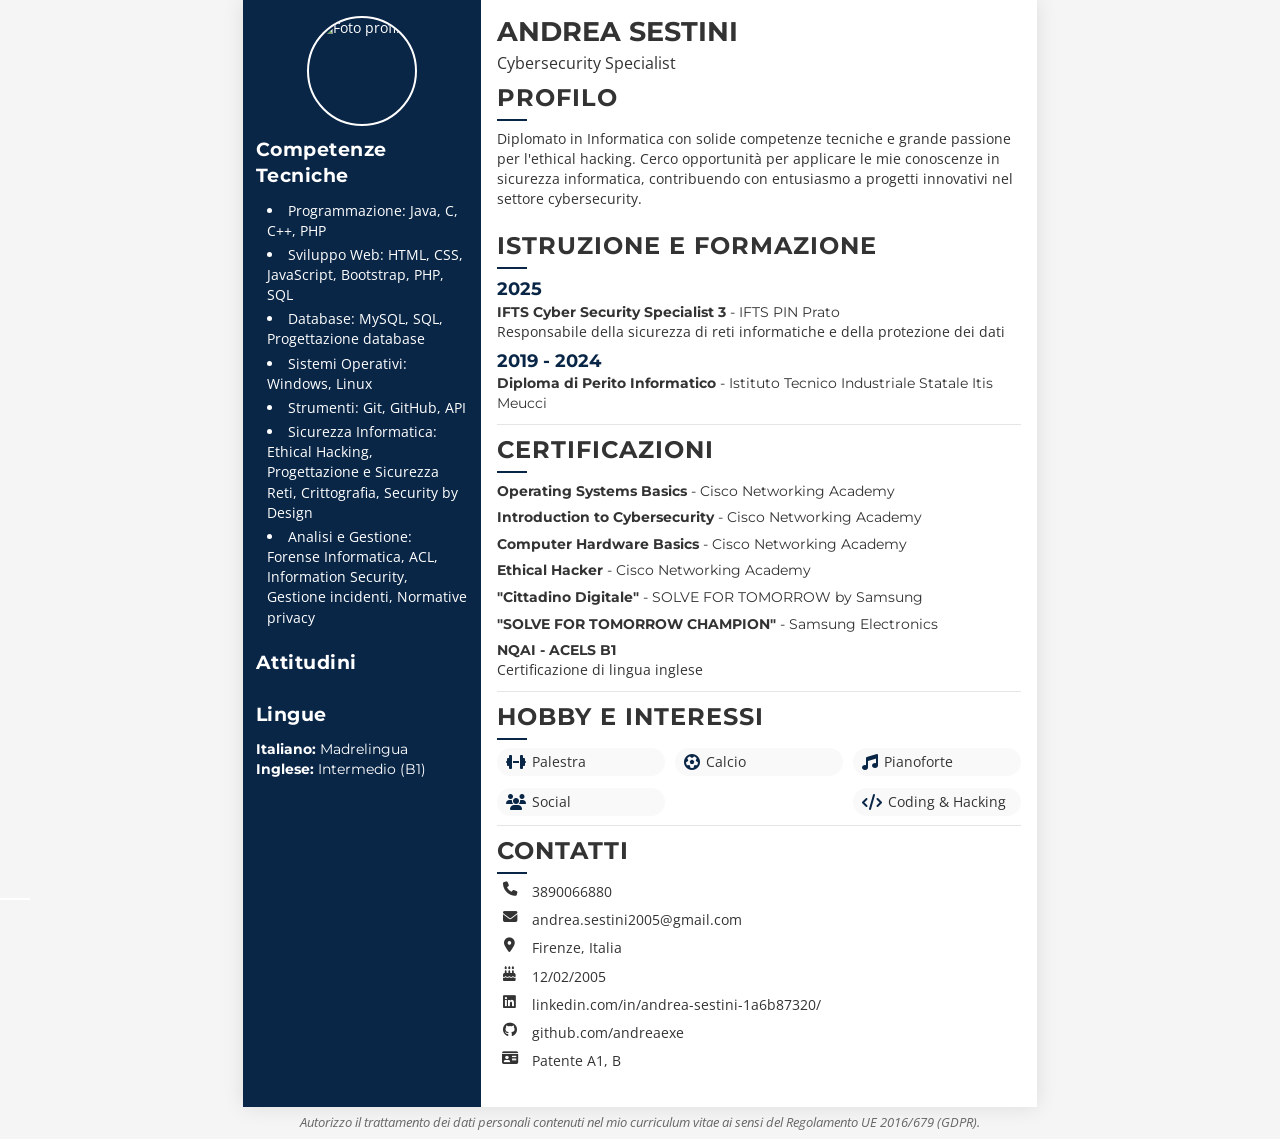
==== index.html @ 2542f595 "Rename cv.html to index.html" ====
<!DOCTYPE html>
<html lang="it">
<head>
    <meta charset="UTF-8">
    <meta name="viewport" content="width=device-width, initial-scale=1.0">
    <meta name="viewport" content="width=device-width, initial-scale=1.0, shrink-to-fit=no">
    <title>Curriculum Vitae</title>
    <link rel="stylesheet" href="style.css">
    <link rel="stylesheet" href="https://cdnjs.cloudflare.com/ajax/libs/font-awesome/6.4.0/css/all.min.css">
    <link href="https://fonts.googleapis.com/css2?family=Montserrat:wght@400;500;600;700&family=Open+Sans:wght@300;400;600&display=swap" rel="stylesheet">
    <style>
        /* Stili per rendere responsive i contatti */
        .contact-item {
            display: flex;
            align-items: flex-start;
            margin-bottom: 8px;
            flex-wrap: wrap;
        }
        
        .contact-item i {
            margin-right: 10px;
            min-width: 16px;
            text-align: center;
        }
        
        .contact-item span {
            word-wrap: break-word;
            word-break: break-word;
            overflow-wrap: break-word;
            flex: 1;
            max-width: 100%;
        }
        
        @media (max-width: 768px) {
            .contact-info {
                width: 100%;
            }
            
            .contact-item {
                margin-bottom: 12px;
            }
        }

        @media print {
            @page {
                size: A4;
                margin: 0;
            }
            
            html, body {
                width: 210mm;
                height: 297mm;
                margin: 0;
                padding: 0;
                overflow: hidden;
            }

            .cv-container {
                width: 210mm;
                max-height: 287mm; /* Lascia spazio per il disclaimer */
                overflow: hidden;
            }
            
            .privacy-disclaimer {
                position: relative;
                bottom: 0;
            }
        }
    </style>
</head>
<body>
<div class="cv-container">
        <!-- Colonna sinistra -->
        <div class="left-column">
            <div class="photo-container">
                <div class="photo">
                    <!-- Sostituisci con il percorso della tua foto -->
                    <img src="fotoAttuale.png" alt="Foto profilo">
                </div>
            </div>

            <div class="section">
                <h2>Competenze Tecniche</h2>
                <ul class="skills-list">
                    <li>Programmazione: Java, C, C++, PHP</li>
                    <li>Sviluppo Web: HTML, CSS, JavaScript, Bootstrap, PHP, SQL</li>
                    <li>Database: MySQL, SQL, Progettazione database</li>
                    <li>Sistemi Operativi: Windows, Linux</li>
                    <li>Strumenti: Git, GitHub, API</li>
                    <li>Sicurezza Informatica: Ethical Hacking, Progettazione e Sicurezza Reti, Crittografia, Security by Design</li>
                    <li>Analisi e Gestione: Forense Informatica, ACL, Information Security, Gestione incidenti, Normative privacy</li>
                </ul>
            </div>

            <div class="section">
                <h2>Attitudini</h2>
                <div class="soft-skills">
                    <div class="soft-skill">Responsabilità e gestione dello stress</div>
                    <div class="soft-skill">Adattabilità e flessibilità</div>
                    <div class="soft-skill">Collaborazione e lavoro di squadra</div>
                    <div class="soft-skill">Capacità di problem solving</div>
                    <div class="soft-skill">Relazioni interpersonali e socievolezza</div>
                </div>
            </div>

            <div class="section">
                <h2>Lingue</h2>
                <div class="languages">
                    <div class="language-item">
                        <h3>Italiano: <span class="language-level-text">Madrelingua</span></h3>
                    </div>
                    <div class="language-item">
                        <h3>Inglese: <span class="language-level-text">Intermedio (B1)</span></h3>
                    </div>
                </div>
            </div>
        </div>

        <!-- Colonna destra -->
        <div class="right-column">
            <div class="header">
                <h1>ANDREA SESTINI</h1>
                <p class="profession">Cybersecurity Specialist</p>
                <div class="section">
                    <h2>Profilo</h2>
                    <p>Diplomato in Informatica con solide competenze tecniche e grande passione per l'ethical hacking. Cerco opportunità per applicare le mie conoscenze in sicurezza informatica, contribuendo con entusiasmo a progetti innovativi nel settore cybersecurity.</p>
                </div>
            </div>

            <div class="section">
                <h2>Istruzione e Formazione</h2>
                <div class="education-item">
                    <h3>2025</h3>
                    <h4>IFTS Cyber Security Specialist 3 <span class="cert-issuer">- IFTS PIN Prato</span></h4>
                    <p>Responsabile della sicurezza di reti informatiche e della protezione dei dati</p>
                </div>
                <div class="education-item">
                    <h3>2019 - 2024</h3>
                    <h4>Diploma di Perito Informatico <span class="cert-issuer">- Istituto Tecnico Industriale Statale Itis Meucci</span></h4>
                </div>
            </div>

            <div class="section">
                <h2>Certificazioni</h2>
                <div class="education-item">
                    <h4>Operating Systems Basics <span class="cert-issuer">- Cisco Networking Academy</span></h4>
                </div>
                <div class="education-item">
                    <h4>Introduction to Cybersecurity <span class="cert-issuer">- Cisco Networking Academy</span></h4>
                </div>
                <div class="education-item">
                    <h4>Computer Hardware Basics <span class="cert-issuer">- Cisco Networking Academy</span></h4>
                </div>
                <div class="education-item">
                    <h4>Ethical Hacker <span class="cert-issuer">- Cisco Networking Academy</span></h4>
                </div>
                <div class="education-item">
                    <h4>"Cittadino Digitale" <span class="cert-issuer">- SOLVE FOR TOMORROW by Samsung</span></h4>
                </div>
                <div class="education-item">
                    <h4>"SOLVE FOR TOMORROW CHAMPION" <span class="cert-issuer">- Samsung Electronics</span></h4>
                </div>
                <div class="education-item">
                    <h4>NQAI - ACELS B1</h4>
                    <p>Certificazione di lingua inglese</p>
                </div>
            </div>

            <div class="section">
                <h2>Hobby e Interessi</h2>
                <div class="hobbies">
                    <div class="hobby">
                        <i class="fas fa-dumbbell"></i>
                        <span>Palestra</span>
                    </div>
                    <div class="hobby">
                        <i class="fas fa-futbol"></i>
                        <span>Calcio</span>
                    </div>
                    <div class="hobby">
                        <i class="fas fa-music"></i>
                        <span>Pianoforte</span>
                    </div>
                    <div class="hobby">
                        <i class="fas fa-users"></i>
                        <span>Social</span>
                    </div>
                    <div class="hobby">
                        <i class="fas fa-code"></i>
                        <span>Coding & Hacking</span>
                    </div>
                </div>
            </div>

            <div class="section">
                <h2>Contatti</h2>
                <div class="contact-info">
                    <div class="contact-item">
                        <i class="fas fa-phone"></i>
                        <a href="tel:+393890066880" style="text-decoration: none; color: inherit; word-wrap: break-word; word-break: break-word; overflow-wrap: break-word; flex: 1; max-width: 100%;">3890066880</a>
                    </div>
                    <div class="contact-item">
                        <i class="fas fa-envelope"></i>
                        <a href="mailto:andrea.sestini2005@gmail.com" style="text-decoration: none; color: inherit; word-wrap: break-word; word-break: break-word; overflow-wrap: break-word; flex: 1; max-width: 100%;">andrea.sestini2005@gmail.com</a>
                    </div>
                    <div class="contact-item">
                        <i class="fas fa-map-marker-alt"></i>
                        <span>Firenze, Italia</span>
                    </div>
                    <div class="contact-item">
                        <i class="fas fa-birthday-cake"></i>
                        <span>12/02/2005</span>
                    </div>
                    <div class="contact-item">
                        <i class="fab fa-linkedin"></i>
                        <a href="https://www.linkedin.com/in/andrea-sestini-1a6b87320/" target="_blank" style="text-decoration: none; color: inherit; word-wrap: break-word; word-break: break-word; overflow-wrap: break-word; flex: 1; max-width: 100%;">linkedin.com/in/andrea-sestini-1a6b87320/</a>
                    </div>
                    <div class="contact-item">
                        <i class="fab fa-github"></i>
                        <a href="https://github.com/andreaexe" target="_blank" style="text-decoration: none; color: inherit; word-wrap: break-word; word-break: break-word; overflow-wrap: break-word; flex: 1; max-width: 100%;">github.com/andreaexe</a>
                    </div>
                    <div class="contact-item">
                        <i class="fas fa-id-card"></i>
                        <span>Patente A1, B</span>
                    </div>
                </div>
            </div>
        </div>
    </div>
    
    <!-- Sezione trattamento dati personali -->
    <div class="privacy-disclaimer">
        <p>Autorizzo il trattamento dei dati personali contenuti nel mio curriculum vitae ai sensi del Regolamento UE 2016/679 (GDPR).</p>
    </div>
</body>
</html>
---- style.css ----
/* Reset e stili di base */
* {
    margin: 0;
    padding: 0;
    box-sizing: border-box;
}

body {
    font-family: 'Open Sans', sans-serif;
    background-color: #f5f5f5;
    color: #333;
    line-height: 1.4; /* Increased from 1.3 for better spacing */
    font-size: 0.9rem; /* Base font size for consistency */
}

h1, h2, h3, h4 {
    font-family: 'Montserrat', sans-serif;
}

ul {
    list-style-position: inside;
    margin-bottom: 0.4rem; /* Slightly increased */
}

/* Container principale - Ottimizzato per A4 */
.cv-container {
    display: flex;
    width: 100%;
    max-width: 210mm; /* Esatta larghezza A4 */
    min-height: auto;
    margin: 0 auto;
    box-shadow: 0 0 20px rgba(0, 0, 0, 0.1);
    background-color: white;
    padding: 0; /* Rimosso padding esterno */
}

/* Colonna sinistra */
.left-column {
    width: 30%; /* Ridotto da 33% per sfruttare meglio lo spazio orizzontale */
    background-color: #0A2647;
    color: white;
    padding: 1rem 0.8rem; /* Ridotto ulteriormente */
}

/* Sezione foto */
.photo-container {
    text-align: center;
    margin-bottom: 0.6rem; /* Ulteriormente ridotto */
}

.photo {
    width: 110px; /* Ridotto ulteriormente */
    height: 110px;
    border-radius: 50%;
    margin: 0 auto;
    overflow: hidden;
    border: 2px solid white; /* Ridotto da 3px */
}

.photo img {
    width: 100%;
    height: 100%;
    object-fit: cover;
}

/* Sezioni generali */
.section {
    margin-bottom: 0.5rem; /* Increased from 0.3rem */
    padding-bottom: 0.25rem; /* Increased from 0.15rem */
}

.right-column .section {
    border-bottom: 1px solid rgba(0, 0, 0, 0.1);
}

.left-column .section:last-child,
.right-column .section:last-child {
    border-bottom: none;
}

.left-column h2, .right-column h2 {
    margin-bottom: 0.4rem; /* Increased */
    font-size: 1.2rem; /* Standardized and slightly increased */
    padding-bottom: 0.3rem; /* Increased */
    letter-spacing: 0.5px;
}

.left-column h2::after {
    content: '';
    position: absolute;
    left: 0;
    bottom: 0;
    width: 30px;
    height: 2px;
    background-color: white;
}

/* Contatti */
.contact-info {
    margin-top: 0.4rem; /* Increased */
}

.contact-item {
    margin-bottom: 0.3rem; /* Increased */
    font-size: 0.9rem; /* Standardized size */
}

.contact-item i {
    width: 25px;
    margin-right: 10px;
}

/* Istruzione */
.education-item {
    margin-bottom: 0.4rem; /* Increased */
}

.education-item h3 {
    font-size: 0.9rem; /* Increased for consistency */
}

.education-item h4 {
    font-size: 0.9rem; /* Standardized size */
}

.education-item p {
    font-weight: normal;
    font-size: 0.9rem; /* Standardized size */
    margin-bottom: 0.1rem; /* Increased */
}

.cert-issuer {
    font-weight: normal;
    font-size: 0.9rem; /* Standardized size */
}

/* Colonna destra */
.right-column {
    width: 70%; /* Aumentato da 67% per bilanciare la colonna sinistra */
    padding: 1rem 1rem; /* Ridotto ulteriormente */
}

/* Header */
.header {
   margin-top: 0;
   padding-bottom: 0.5rem; /* Increased */
}

.header h1 {
    font-size: 1.7rem; /* Slightly increased */
    line-height: 1.2; /* Increased */
    margin-bottom: 0.2rem;
}

.profession {
    font-size: 1.0rem; /* Increased */
    margin-bottom: 0.4rem; /* Increased */
}

/* Sezione destra */
.right-column h2 {
    margin-bottom: 0.5rem; /* Increased */
    padding-bottom: 0.4rem; /* Increased */
    font-size: 1.5rem;
    text-transform: uppercase;
    letter-spacing: 1px;
    position: relative;
}

.right-column h2::after {
    content: '';
    position: absolute;
    left: 0;
    bottom: 0;
    width: 30px;
    height: 2px;
    background-color: #0A2647;
}

.right-column h3 {
    font-size: 1.1rem; /* Increased */
    color: #0A2647;
}

/* Esperienze */
.experience-item {
    margin-bottom: 0.9rem; /* Increased */
    position: relative;
}

.date-location {
    display: flex;
    justify-content: space-between;
    margin-bottom: 0.6rem; /* Increased */
    font-size: 0.9rem; /* Standardized size */
    color: #666;
}

.experience-item h3 {
    margin-bottom: 0.3rem; /* Increased */
}

.experience-item h4 {
    color: #555;
    font-weight: 500;
    margin-bottom: 0.6rem; /* Increased */
}

.experience-item ul {
    padding-left: m;
}

.experience-item li {
    margin-bottom: 0.3rem; /* Increased */
    font-size: 0.9rem; /* Standardized size */
}

/* Skills */
.skills {
    margin-bottom: 1.5rem;
}

.skills-list {
    margin-bottom: 0.6rem; /* Increased */
    padding-left: 0.7rem; /* Increased */
}

.skills-list li {
    margin-bottom: 0.25rem; /* Increased */
    font-size: 0.9rem; /* Standardized size */
}

/* Attitudini - Convertito in elenco */
.soft-skills {
    padding-left: 0.7rem;
    list-style-type: disc;
    margin-bottom: 0.5rem;
}

.soft-skills li {
    margin-bottom: 0.25rem;
    font-size: 0.9rem;
    color: white;
}

/* Rimuoviamo lo stile vecchio delle soft-skills che non useremo più */
.soft-skill {
    display: none;
}

/* Hobby e interessi */
.hobbies {
    display: flex;
    flex-wrap: wrap;
    gap: 7px; /* Increased */
    justify-content: space-between; /* Distribuisce gli hobby orizzontalmente */
}

.hobby {
    display: flex;
    flex-direction: row;
    align-items: center;
    margin-bottom: 5px; /* Increased */
    background-color: #f9f9f9;
    padding: 4px 9px; /* Increased */
    border-radius: 15px;
    width: auto;
    flex: 0 0 calc(33% - 5px); /* Organizza in 3 colonne */
}

.hobby i {
    font-size: 1rem;
    color: #0A2647;
    margin-right: 6px;
}

.hobby span {
    font-size: 0.9rem; /* Standardized size */
}

/* Sezione privacy */
.privacy-disclaimer {
    width: 100%;
    max-width: 210mm; /* Larghezza A4 */
    margin: 0 auto;
    padding: 7px; /* Increased */
    text-align: center;
    font-size: 0.8rem; /* Increased */
    color: #666;
    font-style: italic;
}

/* Languages */
.language-level-text {
    font-weight: normal;
    font-size: 0.9rem; /* Standardized size */
}

.language-item h3 {
    font-size: 0.9rem; /* Standardized size */
}

/* Print specific styles - Ottimizzati per A4 */
@media print {
    @page {
        size: A4; /* Imposta esplicitamente la dimensione A4 */
        margin: 0; /* Rimuove i margini di default del browser */
    }
    
    html, body {
        width: 210mm;
        height: 297mm;
        margin: 0;
        padding: 0;
    }
    
    .cv-container {
        width: 210mm;
        padding: 5mm;
        min-height: 0;
        box-shadow: none;
        margin: 0;
        page-break-inside: avoid;
    }
    
    .left-column, .right-column {
        padding: 0.6rem; /* Ulteriormente ridotto per stampa */
    }
    
    .photo {
        width: 100px; /* Ulteriormente ridotto per stampa */
        height: 100px;
    }
    
    .skills-list li, .soft-skills li, .contact-item, .hobby span {
        font-size: 0.9rem; /* Standardized size */
    }
    
    .privacy-disclaimer {
        font-size: 0.8rem; /* Increased */
        padding: 5px; /* Increased */
    }
}
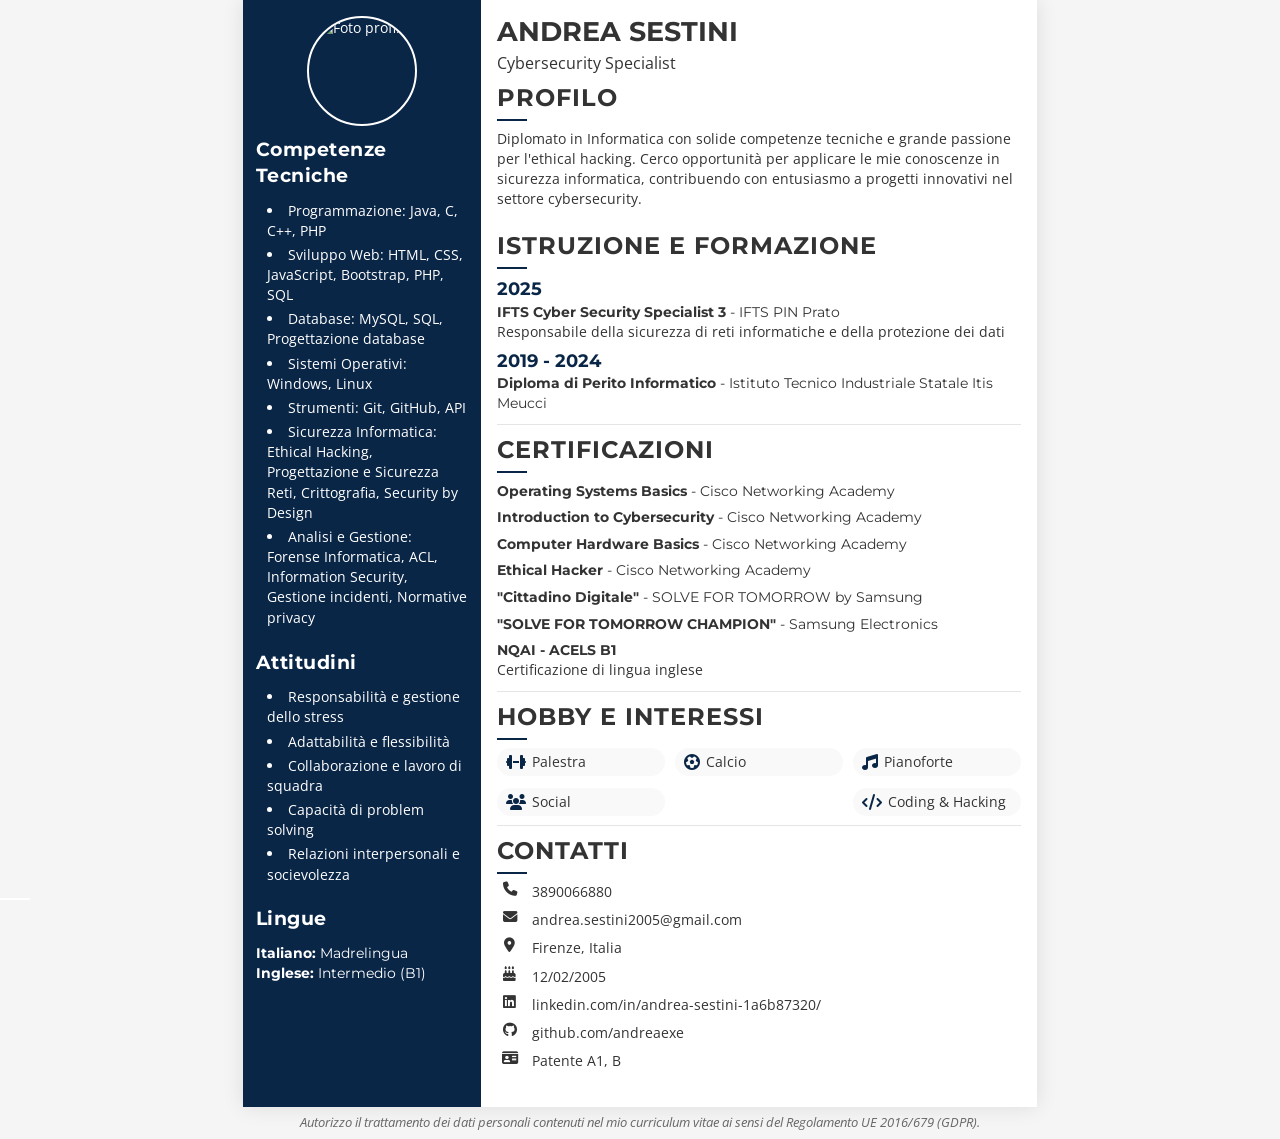
==== commit ee90b87c: "Merge branch 'master' of https://github.com/andreaexe/CurriculumVitae" ====
--- a/index.html
+++ b/index.html
@@ -72,10 +72,9 @@
 <div class="cv-container">
         <!-- Colonna sinistra -->
         <div class="left-column">
-            <div class="photo-container">
-                <div class="photo">
-                    <!-- Sostituisci con il percorso della tua foto -->
-                    <img src="fotoAttuale.png" alt="Foto profilo">
+            <div class="photo-container">                <div class="photo">
+                    <!-- Percorso ottimizzato per GitHub Pages -->
+                    <img src="./fotoAttuale.png" alt="Foto profilo">
                 </div>
             </div>
 
@@ -94,13 +93,13 @@
 
             <div class="section">
                 <h2>Attitudini</h2>
-                <div class="soft-skills">
-                    <div class="soft-skill">Responsabilità e gestione dello stress</div>
-                    <div class="soft-skill">Adattabilità e flessibilità</div>
-                    <div class="soft-skill">Collaborazione e lavoro di squadra</div>
-                    <div class="soft-skill">Capacità di problem solving</div>
-                    <div class="soft-skill">Relazioni interpersonali e socievolezza</div>
-                </div>
+                <ul class="soft-skills">
+                    <li>Responsabilità e gestione dello stress</li>
+                    <li>Adattabilità e flessibilità</li>
+                    <li>Collaborazione e lavoro di squadra</li>
+                    <li>Capacità di problem solving</li>
+                    <li>Relazioni interpersonali e socievolezza</li>
+                </ul>
             </div>
 
             <div class="section">
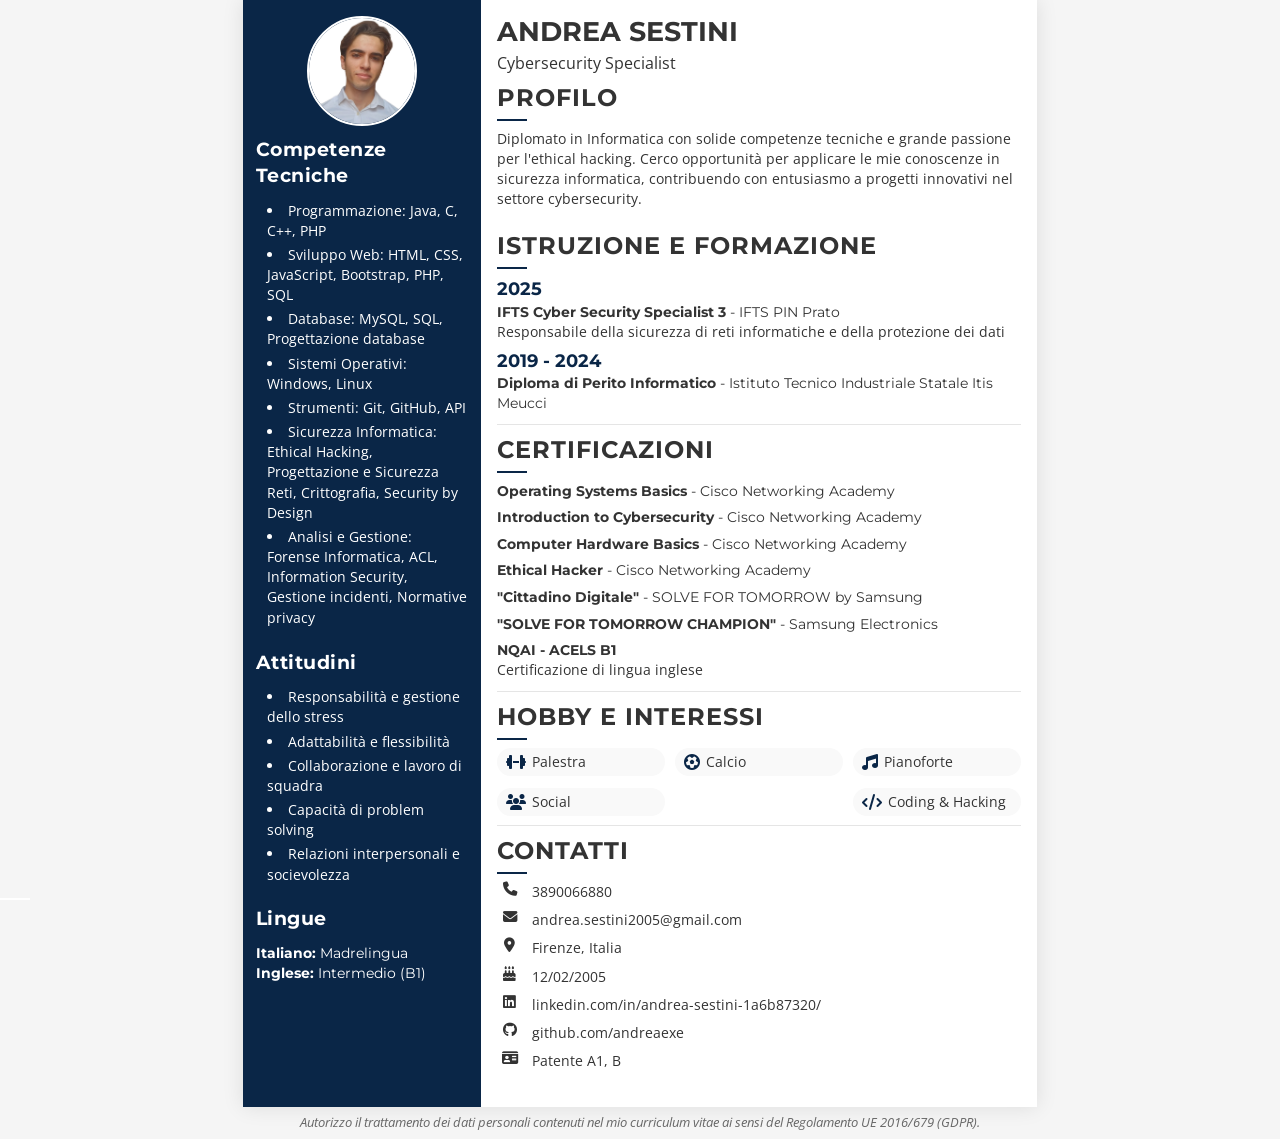
==== commit 2583c953: "immagine visibile si spera, modificato il gitignore" ====
--- a/index.html
+++ b/index.html
@@ -71,10 +71,10 @@
 <body>
 <div class="cv-container">
         <!-- Colonna sinistra -->
-        <div class="left-column">
-            <div class="photo-container">                <div class="photo">
+        <div class="left-column">            <div class="photo-container">
+                <div class="photo">
                     <!-- Percorso ottimizzato per GitHub Pages -->
-                    <img src="./fotoAttuale.png" alt="Foto profilo">
+                    <img src="fotoAttuale.png" alt="Foto profilo">
                 </div>
             </div>
 
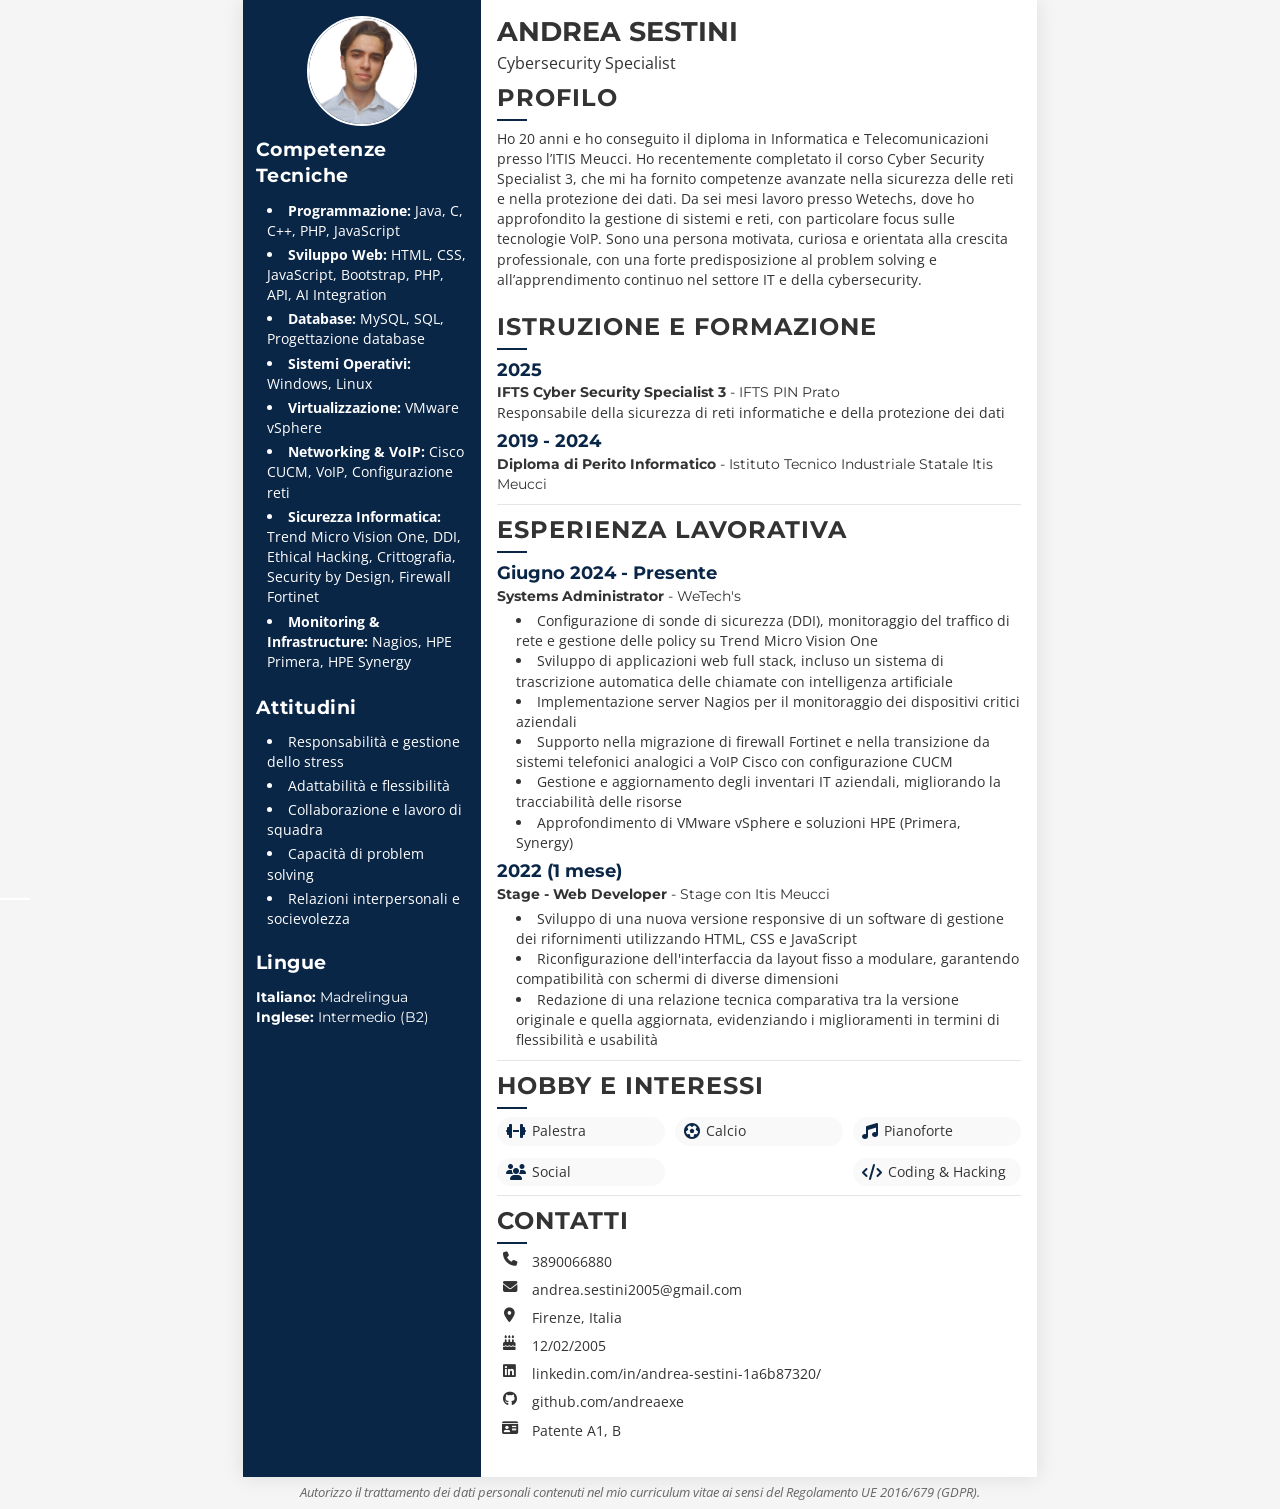
==== commit e860ae81: "Aggiornamento CV: competenze tecniche, profilo ed esperienza lavorativa WeTech's" ====
--- a/index.html
+++ b/index.html
@@ -81,13 +81,14 @@
             <div class="section">
                 <h2>Competenze Tecniche</h2>
                 <ul class="skills-list">
-                    <li>Programmazione: Java, C, C++, PHP</li>
-                    <li>Sviluppo Web: HTML, CSS, JavaScript, Bootstrap, PHP, SQL</li>
-                    <li>Database: MySQL, SQL, Progettazione database</li>
-                    <li>Sistemi Operativi: Windows, Linux</li>
-                    <li>Strumenti: Git, GitHub, API</li>
-                    <li>Sicurezza Informatica: Ethical Hacking, Progettazione e Sicurezza Reti, Crittografia, Security by Design</li>
-                    <li>Analisi e Gestione: Forense Informatica, ACL, Information Security, Gestione incidenti, Normative privacy</li>
+                    <li><strong>Programmazione:</strong> Java, C, C++, PHP, JavaScript</li>
+                    <li><strong>Sviluppo Web:</strong> HTML, CSS, JavaScript, Bootstrap, PHP, API, AI Integration</li>
+                    <li><strong>Database:</strong> MySQL, SQL, Progettazione database</li>
+                    <li><strong>Sistemi Operativi:</strong> Windows, Linux</li>
+                    <li><strong>Virtualizzazione:</strong> VMware vSphere</li>
+                    <li><strong>Networking & VoIP:</strong> Cisco CUCM, VoIP, Configurazione reti</li>
+                    <li><strong>Sicurezza Informatica:</strong> Trend Micro Vision One, DDI, Ethical Hacking, Crittografia, Security by Design, Firewall Fortinet</li>
+                    <li><strong>Monitoring & Infrastructure:</strong> Nagios, HPE Primera, HPE Synergy</li>
                 </ul>
             </div>
 
@@ -109,7 +110,7 @@
                         <h3>Italiano: <span class="language-level-text">Madrelingua</span></h3>
                     </div>
                     <div class="language-item">
-                        <h3>Inglese: <span class="language-level-text">Intermedio (B1)</span></h3>
+                        <h3>Inglese: <span class="language-level-text">Intermedio (B2)</span></h3>
                     </div>
                 </div>
             </div>
@@ -122,7 +123,8 @@
                 <p class="profession">Cybersecurity Specialist</p>
                 <div class="section">
                     <h2>Profilo</h2>
-                    <p>Diplomato in Informatica con solide competenze tecniche e grande passione per l'ethical hacking. Cerco opportunità per applicare le mie conoscenze in sicurezza informatica, contribuendo con entusiasmo a progetti innovativi nel settore cybersecurity.</p>
+                    <p>Ho 20 anni e ho conseguito il diploma in Informatica e Telecomunicazioni presso l’ITIS Meucci. Ho recentemente completato il corso Cyber Security Specialist 3, che mi ha fornito competenze avanzate nella sicurezza delle reti e nella protezione dei dati. Da sei mesi lavoro presso Wetechs, dove ho approfondito la gestione di sistemi e reti, con particolare focus sulle tecnologie VoIP.
+Sono una persona motivata, curiosa e orientata alla crescita professionale, con una forte predisposizione al problem solving e all’apprendimento continuo nel settore IT e della cybersecurity.</p>
                 </div>
             </div>
 
@@ -140,28 +142,27 @@
             </div>
 
             <div class="section">
-                <h2>Certificazioni</h2>
-                <div class="education-item">
-                    <h4>Operating Systems Basics <span class="cert-issuer">- Cisco Networking Academy</span></h4>
-                </div>
-                <div class="education-item">
-                    <h4>Introduction to Cybersecurity <span class="cert-issuer">- Cisco Networking Academy</span></h4>
-                </div>
-                <div class="education-item">
-                    <h4>Computer Hardware Basics <span class="cert-issuer">- Cisco Networking Academy</span></h4>
-                </div>
-                <div class="education-item">
-                    <h4>Ethical Hacker <span class="cert-issuer">- Cisco Networking Academy</span></h4>
-                </div>
-                <div class="education-item">
-                    <h4>"Cittadino Digitale" <span class="cert-issuer">- SOLVE FOR TOMORROW by Samsung</span></h4>
-                </div>
-                <div class="education-item">
-                    <h4>"SOLVE FOR TOMORROW CHAMPION" <span class="cert-issuer">- Samsung Electronics</span></h4>
-                </div>
-                <div class="education-item">
-                    <h4>NQAI - ACELS B1</h4>
-                    <p>Certificazione di lingua inglese</p>
+                <h2>Esperienza Lavorativa</h2>
+                <div class="education-item">
+                    <h3>Giugno 2024 - Presente</h3>
+                    <h4>Systems Administrator <span class="cert-issuer">- WeTech's</span></h4>
+                    <ul style="margin-top: 0.3rem; padding-left: 1.2rem;">
+                        <li>Configurazione di sonde di sicurezza (DDI), monitoraggio del traffico di rete e gestione delle policy su Trend Micro Vision One</li>
+                        <li>Sviluppo di applicazioni web full stack, incluso un sistema di trascrizione automatica delle chiamate con intelligenza artificiale</li>
+                        <li>Implementazione server Nagios per il monitoraggio dei dispositivi critici aziendali</li>
+                        <li>Supporto nella migrazione di firewall Fortinet e nella transizione da sistemi telefonici analogici a VoIP Cisco con configurazione CUCM</li>
+                        <li>Gestione e aggiornamento degli inventari IT aziendali, migliorando la tracciabilità delle risorse</li>
+                        <li>Approfondimento di VMware vSphere e soluzioni HPE (Primera, Synergy)</li>
+                    </ul>
+                </div>
+                <div class="education-item">
+                    <h3>2022 (1 mese)</h3>
+                    <h4>Stage - Web Developer <span class="cert-issuer">- Stage con Itis Meucci</span></h4>
+                    <ul style="margin-top: 0.3rem; padding-left: 1.2rem;">
+                        <li>Sviluppo di una nuova versione responsive di un software di gestione dei rifornimenti utilizzando HTML, CSS e JavaScript</li>
+                        <li>Riconfigurazione dell'interfaccia da layout fisso a modulare, garantendo compatibilità con schermi di diverse dimensioni</li>
+                        <li>Redazione di una relazione tecnica comparativa tra la versione originale e quella aggiornata, evidenziando i miglioramenti in termini di flessibilità e usabilità</li>
+                    </ul>
                 </div>
             </div>
 
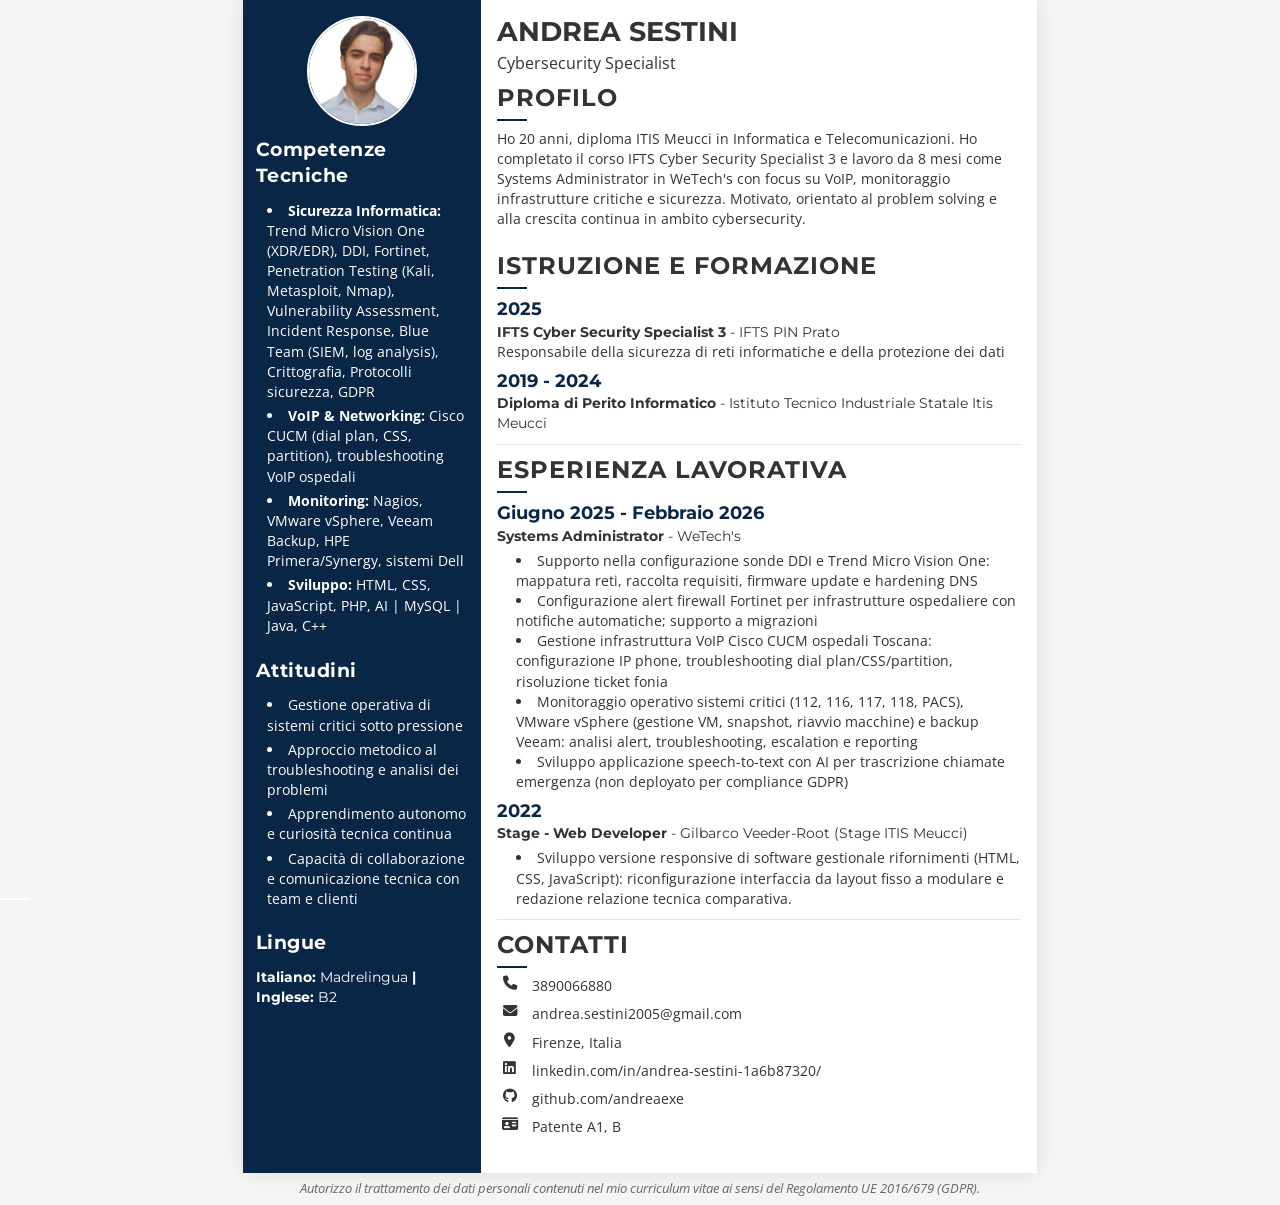
==== commit b9bb6de4: "Ottimizzazione layout per stampa A4 e correzione colori" ====
--- a/index.html
+++ b/index.html
@@ -46,24 +46,31 @@
                 size: A4;
                 margin: 0;
             }
-            
+
             html, body {
                 width: 210mm;
                 height: 297mm;
                 margin: 0;
                 padding: 0;
                 overflow: hidden;
+                -webkit-print-color-adjust: exact !important;
+                print-color-adjust: exact !important;
+                color-adjust: exact !important;
             }
 
             .cv-container {
                 width: 210mm;
-                max-height: 287mm; /* Lascia spazio per il disclaimer */
+                max-height: 286mm;
                 overflow: hidden;
             }
-            
+
             .privacy-disclaimer {
                 position: relative;
                 bottom: 0;
+            }
+
+            .contact-item {
+                margin-bottom: 4px;
             }
         }
     </style>
@@ -78,43 +85,41 @@
                 </div>
             </div>
 
-            <div class="section">
+         <div class="section">
                 <h2>Competenze Tecniche</h2>
                 <ul class="skills-list">
-                    <li><strong>Programmazione:</strong> Java, C, C++, PHP, JavaScript</li>
-                    <li><strong>Sviluppo Web:</strong> HTML, CSS, JavaScript, Bootstrap, PHP, API, AI Integration</li>
-                    <li><strong>Database:</strong> MySQL, SQL, Progettazione database</li>
-                    <li><strong>Sistemi Operativi:</strong> Windows, Linux</li>
-                    <li><strong>Virtualizzazione:</strong> VMware vSphere</li>
-                    <li><strong>Networking & VoIP:</strong> Cisco CUCM, VoIP, Configurazione reti</li>
-                    <li><strong>Sicurezza Informatica:</strong> Trend Micro Vision One, DDI, Ethical Hacking, Crittografia, Security by Design, Firewall Fortinet</li>
-                    <li><strong>Monitoring & Infrastructure:</strong> Nagios, HPE Primera, HPE Synergy</li>
+                    <li><strong>Sicurezza Informatica:</strong> Trend Micro Vision One (XDR/EDR), DDI, Fortinet, Penetration Testing (Kali, Metasploit, Nmap), Vulnerability Assessment, Incident Response, Blue Team (SIEM, log analysis), Crittografia, Protocolli sicurezza, GDPR</li>
+                    <li><strong>VoIP & Networking:</strong> Cisco CUCM (dial plan, CSS, partition), troubleshooting VoIP ospedali</li>
+
+                    <li><strong>Monitoring:</strong> Nagios, VMware vSphere, Veeam Backup, HPE Primera/Synergy, sistemi Dell</li>
+<li><strong>Sviluppo:</strong> HTML, CSS, JavaScript, PHP, AI | MySQL | Java, C++</li>
                 </ul>
             </div>
 
-            <div class="section">
+
+       <div class="section">
                 <h2>Attitudini</h2>
                 <ul class="soft-skills">
-                    <li>Responsabilità e gestione dello stress</li>
-                    <li>Adattabilità e flessibilità</li>
-                    <li>Collaborazione e lavoro di squadra</li>
-                    <li>Capacità di problem solving</li>
-                    <li>Relazioni interpersonali e socievolezza</li>
+                    <li>Gestione operativa di sistemi critici sotto pressione </li>
+                    <li>Approccio metodico al troubleshooting e analisi dei problemi</li>
+                    <li>Apprendimento autonomo e curiosità tecnica continua </li>
+                    <li>Capacità di collaborazione e comunicazione tecnica con team e clienti</li>
                 </ul>
             </div>
+
+
+
 
             <div class="section">
                 <h2>Lingue</h2>
                 <div class="languages">
                     <div class="language-item">
-                        <h3>Italiano: <span class="language-level-text">Madrelingua</span></h3>
-                    </div>
-                    <div class="language-item">
-                        <h3>Inglese: <span class="language-level-text">Intermedio (B2)</span></h3>
-                    </div>
-                </div>
-            </div>
-        </div>
+                        <h3>Italiano: <span class="language-level-text">Madrelingua</span> | Inglese: <span class="language-level-text">B2</span></h3>
+                    </div>
+                </div>
+            </div>
+
+</div>
 
         <!-- Colonna destra -->
         <div class="right-column">
@@ -123,8 +128,12 @@
                 <p class="profession">Cybersecurity Specialist</p>
                 <div class="section">
                     <h2>Profilo</h2>
-                    <p>Ho 20 anni e ho conseguito il diploma in Informatica e Telecomunicazioni presso l’ITIS Meucci. Ho recentemente completato il corso Cyber Security Specialist 3, che mi ha fornito competenze avanzate nella sicurezza delle reti e nella protezione dei dati. Da sei mesi lavoro presso Wetechs, dove ho approfondito la gestione di sistemi e reti, con particolare focus sulle tecnologie VoIP.
-Sono una persona motivata, curiosa e orientata alla crescita professionale, con una forte predisposizione al problem solving e all’apprendimento continuo nel settore IT e della cybersecurity.</p>
+                    <p>Ho 20 anni, diploma ITIS Meucci in Informatica e Telecomunicazioni. 
+Ho completato il corso IFTS Cyber Security Specialist 3 e lavoro da 8 mesi 
+come Systems Administrator in WeTech's con focus su VoIP, monitoraggio 
+infrastrutture critiche e sicurezza. Motivato, orientato al problem solving 
+e alla crescita continua in ambito cybersecurity.
+</p>
                 </div>
             </div>
 
@@ -144,53 +153,29 @@
             <div class="section">
                 <h2>Esperienza Lavorativa</h2>
                 <div class="education-item">
-                    <h3>Giugno 2024 - Presente</h3>
+                    <h3>Giugno 2025 - Febbraio 2026 </h3>
                     <h4>Systems Administrator <span class="cert-issuer">- WeTech's</span></h4>
                     <ul style="margin-top: 0.3rem; padding-left: 1.2rem;">
-                        <li>Configurazione di sonde di sicurezza (DDI), monitoraggio del traffico di rete e gestione delle policy su Trend Micro Vision One</li>
-                        <li>Sviluppo di applicazioni web full stack, incluso un sistema di trascrizione automatica delle chiamate con intelligenza artificiale</li>
-                        <li>Implementazione server Nagios per il monitoraggio dei dispositivi critici aziendali</li>
-                        <li>Supporto nella migrazione di firewall Fortinet e nella transizione da sistemi telefonici analogici a VoIP Cisco con configurazione CUCM</li>
-                        <li>Gestione e aggiornamento degli inventari IT aziendali, migliorando la tracciabilità delle risorse</li>
-                        <li>Approfondimento di VMware vSphere e soluzioni HPE (Primera, Synergy)</li>
+                        <li>Supporto nella configurazione sonde DDI e Trend Micro Vision One: mappatura reti, raccolta requisiti, firmware update e hardening DNS</li>
+                        <li>Configurazione alert firewall Fortinet per infrastrutture ospedaliere con notifiche automatiche; supporto a migrazioni</li>
+                        <li>Gestione infrastruttura VoIP Cisco CUCM ospedali Toscana: configurazione IP phone, troubleshooting dial plan/CSS/partition, risoluzione ticket fonia</li>
+                        <li>Monitoraggio operativo sistemi critici (112, 116, 117, 118, PACS), VMware vSphere (gestione VM, snapshot, riavvio macchine) e backup Veeam: analisi alert, troubleshooting, escalation e reporting</li>
+                        <li>Sviluppo applicazione speech-to-text con AI per trascrizione chiamate emergenza (non deployato per compliance GDPR)</li>
+
                     </ul>
                 </div>
-                <div class="education-item">
-                    <h3>2022 (1 mese)</h3>
-                    <h4>Stage - Web Developer <span class="cert-issuer">- Stage con Itis Meucci</span></h4>
-                    <ul style="margin-top: 0.3rem; padding-left: 1.2rem;">
-                        <li>Sviluppo di una nuova versione responsive di un software di gestione dei rifornimenti utilizzando HTML, CSS e JavaScript</li>
-                        <li>Riconfigurazione dell'interfaccia da layout fisso a modulare, garantendo compatibilità con schermi di diverse dimensioni</li>
-                        <li>Redazione di una relazione tecnica comparativa tra la versione originale e quella aggiornata, evidenziando i miglioramenti in termini di flessibilità e usabilità</li>
-                    </ul>
-                </div>
-            </div>
-
-            <div class="section">
-                <h2>Hobby e Interessi</h2>
-                <div class="hobbies">
-                    <div class="hobby">
-                        <i class="fas fa-dumbbell"></i>
-                        <span>Palestra</span>
-                    </div>
-                    <div class="hobby">
-                        <i class="fas fa-futbol"></i>
-                        <span>Calcio</span>
-                    </div>
-                    <div class="hobby">
-                        <i class="fas fa-music"></i>
-                        <span>Pianoforte</span>
-                    </div>
-                    <div class="hobby">
-                        <i class="fas fa-users"></i>
-                        <span>Social</span>
-                    </div>
-                    <div class="hobby">
-                        <i class="fas fa-code"></i>
-                        <span>Coding & Hacking</span>
-                    </div>
-                </div>
-            </div>
+
+
+               <div class="education-item">
+    <h3>2022 </h3>
+    <h4>Stage - Web Developer <span class="cert-issuer">- Gilbarco Veeder-Root (Stage ITIS Meucci)</span></h4>
+    <ul style="margin-top: 0.3rem; padding-left: 1.2rem;">
+        <li>Sviluppo versione responsive di software gestionale rifornimenti (HTML, CSS, JavaScript): riconfigurazione interfaccia da layout fisso a modulare e redazione relazione tecnica comparativa.</li>
+    </ul>
+</div>
+
+            </div>
+
 
             <div class="section">
                 <h2>Contatti</h2>
@@ -207,10 +192,7 @@
                         <i class="fas fa-map-marker-alt"></i>
                         <span>Firenze, Italia</span>
                     </div>
-                    <div class="contact-item">
-                        <i class="fas fa-birthday-cake"></i>
-                        <span>12/02/2005</span>
-                    </div>
+
                     <div class="contact-item">
                         <i class="fab fa-linkedin"></i>
                         <a href="https://www.linkedin.com/in/andrea-sestini-1a6b87320/" target="_blank" style="text-decoration: none; color: inherit; word-wrap: break-word; word-break: break-word; overflow-wrap: break-word; flex: 1; max-width: 100%;">linkedin.com/in/andrea-sestini-1a6b87320/</a>
--- a/style.css
+++ b/style.css
@@ -303,41 +303,174 @@
 /* Print specific styles - Ottimizzati per A4 */
 @media print {
     @page {
-        size: A4; /* Imposta esplicitamente la dimensione A4 */
-        margin: 0; /* Rimuove i margini di default del browser */
-    }
-    
+        size: A4;
+        margin: 0;
+    }
+
     html, body {
         width: 210mm;
         height: 297mm;
         margin: 0;
         padding: 0;
-    }
-    
+        overflow: hidden;
+        -webkit-print-color-adjust: exact !important;
+        print-color-adjust: exact !important;
+        color-adjust: exact !important;
+    }
+
+    body {
+        font-size: 0.9rem;
+        line-height: 1.4;
+    }
+
     .cv-container {
         width: 210mm;
-        padding: 5mm;
+        max-height: 400mm;
+        padding: 0;
         min-height: 0;
         box-shadow: none;
         margin: 0;
         page-break-inside: avoid;
-    }
-    
-    .left-column, .right-column {
-        padding: 0.6rem; /* Ulteriormente ridotto per stampa */
-    }
-    
+        overflow: hidden;
+    }
+
+    /* Forza colori colonna sinistra */
+    .left-column {
+        background-color: #0A2647 !important;
+        color: white !important;
+        padding: 1rem 0.8rem;
+        -webkit-print-color-adjust: exact !important;
+        print-color-adjust: exact !important;
+        color-adjust: exact !important;
+    }
+
+    .left-column h2,
+    .left-column h3,
+    .left-column li,
+    .left-column span,
+    .left-column strong,
+    .left-column .language-level-text,
+    .left-column .language-item h3 {
+        color: white !important;
+    }
+
+    .soft-skills li {
+        color: white !important;
+    }
+
+    .left-column h2::after {
+        background-color: white !important;
+    }
+
+    .right-column {
+        padding: 1rem 1rem;
+    }
+
+    .photo-container {
+        margin-bottom: 0.6rem;
+    }
+
     .photo {
-        width: 100px; /* Ulteriormente ridotto per stampa */
-        height: 100px;
-    }
-    
-    .skills-list li, .soft-skills li, .contact-item, .hobby span {
-        font-size: 0.9rem; /* Standardized size */
-    }
-    
+        width: 105px;
+        height: 105px;
+    }
+
+    /* Spaziature sezioni */
+    .section {
+        margin-bottom: 0.5rem;
+        padding-bottom: 0.25rem;
+    }
+
+    .left-column h2 {
+        font-size: 1.15rem;
+        margin-bottom: 0.4rem;
+        padding-bottom: 0.3rem;
+    }
+
+    .right-column h2 {
+        font-size: 1.45rem;
+        margin-bottom: 0.45rem;
+        padding-bottom: 0.35rem;
+    }
+
+    .header {
+        padding-bottom: 0.5rem;
+    }
+
+    .header h1 {
+        font-size: 1.65rem;
+        margin-bottom: 0.2rem;
+    }
+
+    .profession {
+        font-size: 1rem;
+        margin-bottom: 0.35rem;
+    }
+
+    .right-column h3 {
+        font-size: 1.05rem;
+    }
+
+    .education-item {
+        margin-bottom: 0.4rem;
+    }
+
+    .education-item h3 {
+        font-size: 0.9rem;
+    }
+
+    .education-item h4 {
+        font-size: 0.9rem;
+    }
+
+    .education-item p {
+        font-size: 0.9rem;
+    }
+
+    .cert-issuer {
+        font-size: 0.9rem;
+    }
+
+    .skills-list li {
+        font-size: 0.88rem;
+        margin-bottom: 0.25rem;
+    }
+
+    .soft-skills li {
+        font-size: 0.88rem;
+        margin-bottom: 0.25rem;
+    }
+
+    .contact-item {
+        font-size: 0.88rem;
+        margin-bottom: 0.3rem;
+    }
+
+    .language-item h3 {
+        font-size: 0.88rem;
+    }
+
+    ul {
+        margin-bottom: 0.3rem;
+    }
+
+    .skills-list {
+        margin-bottom: 0.5rem;
+        padding-left: 0.7rem;
+    }
+
+    .soft-skills {
+        padding-left: 0.7rem;
+        margin-bottom: 0.4rem;
+    }
+
     .privacy-disclaimer {
-        font-size: 0.8rem; /* Increased */
-        padding: 5px; /* Increased */
+        font-size: 0.78rem;
+        padding: 5px 5px;
+        margin: 0;
+    }
+
+    .contact-info {
+        margin-top: 0.35rem;
     }
 }
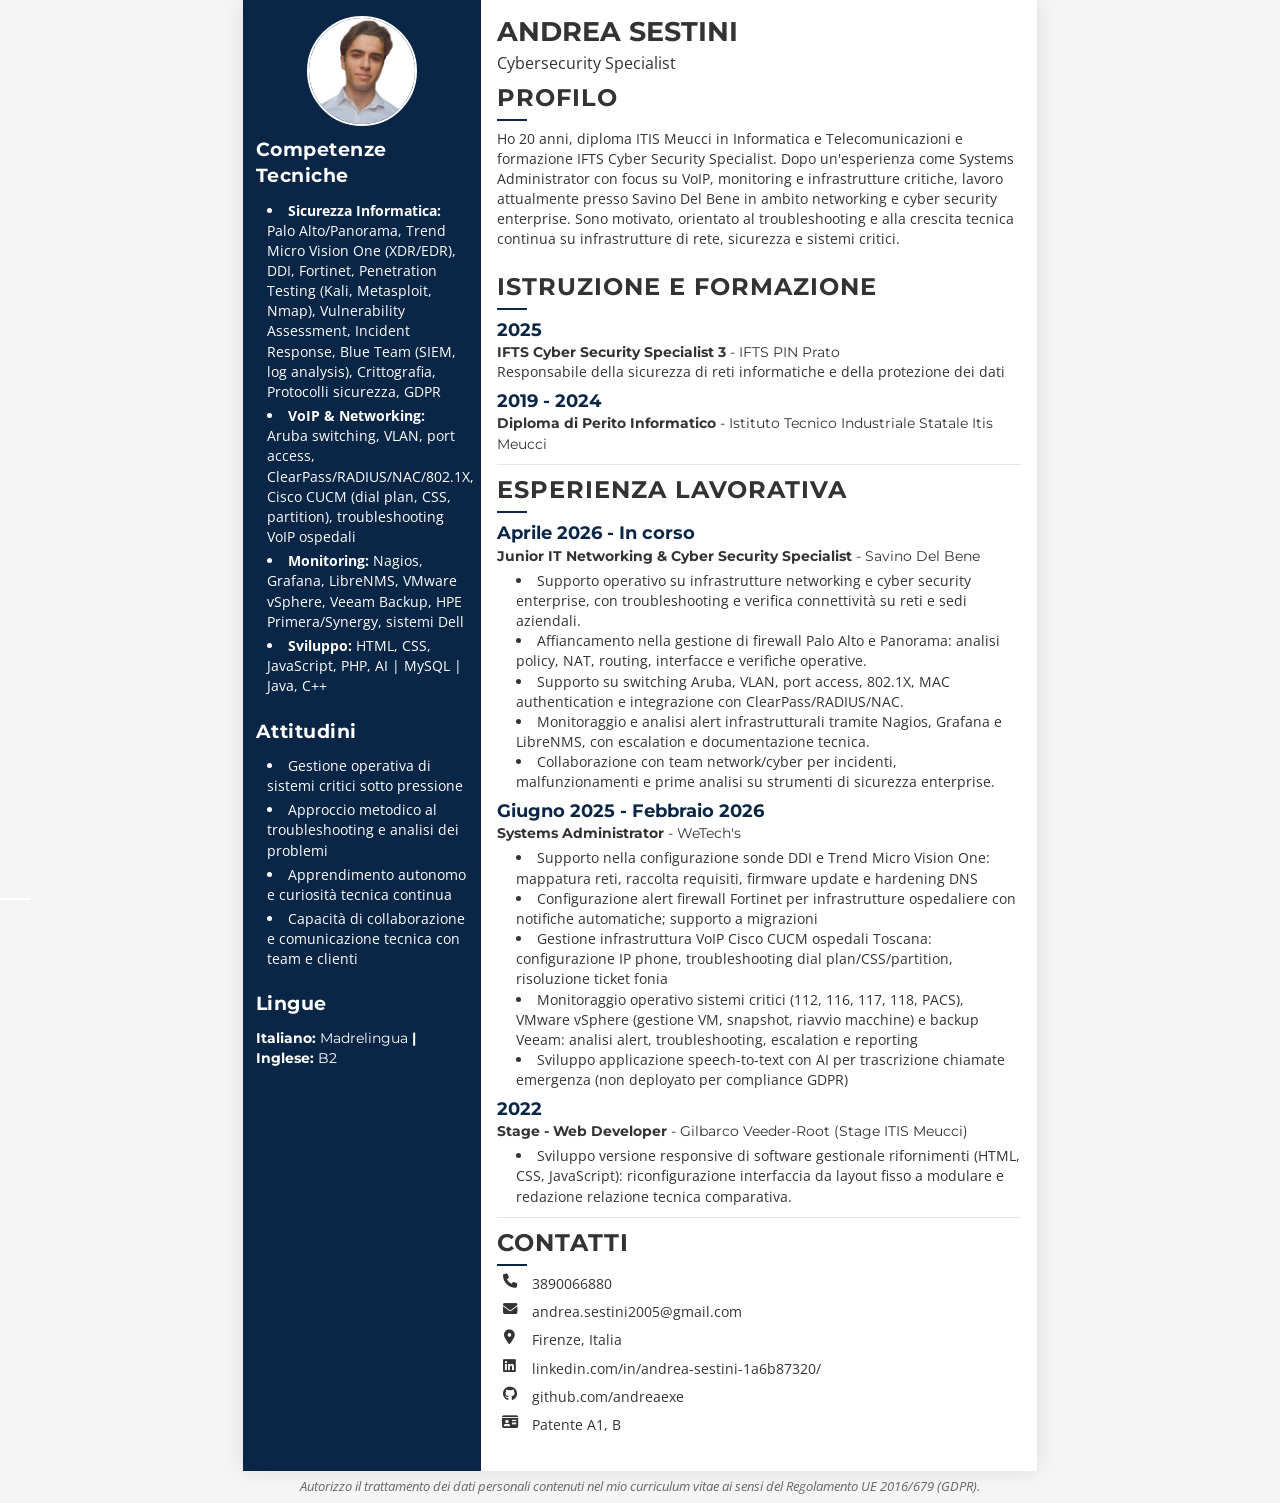
==== commit 6ccb54cf: "aggiornato curriculum con esperienza savino del bene 26 maggio" ====
--- a/index.html
+++ b/index.html
@@ -88,10 +88,10 @@
          <div class="section">
                 <h2>Competenze Tecniche</h2>
                 <ul class="skills-list">
-                    <li><strong>Sicurezza Informatica:</strong> Trend Micro Vision One (XDR/EDR), DDI, Fortinet, Penetration Testing (Kali, Metasploit, Nmap), Vulnerability Assessment, Incident Response, Blue Team (SIEM, log analysis), Crittografia, Protocolli sicurezza, GDPR</li>
-                    <li><strong>VoIP & Networking:</strong> Cisco CUCM (dial plan, CSS, partition), troubleshooting VoIP ospedali</li>
-
-                    <li><strong>Monitoring:</strong> Nagios, VMware vSphere, Veeam Backup, HPE Primera/Synergy, sistemi Dell</li>
+                    <li><strong>Sicurezza Informatica:</strong> Palo Alto/Panorama, Trend Micro Vision One (XDR/EDR), DDI, Fortinet, Penetration Testing (Kali, Metasploit, Nmap), Vulnerability Assessment, Incident Response, Blue Team (SIEM, log analysis), Crittografia, Protocolli sicurezza, GDPR</li>
+                    <li><strong>VoIP & Networking:</strong> Aruba switching, VLAN, port access, ClearPass/RADIUS/NAC/802.1X, Cisco CUCM (dial plan, CSS, partition), troubleshooting VoIP ospedali</li>
+
+                    <li><strong>Monitoring:</strong> Nagios, Grafana, LibreNMS, VMware vSphere, Veeam Backup, HPE Primera/Synergy, sistemi Dell</li>
 <li><strong>Sviluppo:</strong> HTML, CSS, JavaScript, PHP, AI | MySQL | Java, C++</li>
                 </ul>
             </div>
@@ -128,11 +128,7 @@
                 <p class="profession">Cybersecurity Specialist</p>
                 <div class="section">
                     <h2>Profilo</h2>
-                    <p>Ho 20 anni, diploma ITIS Meucci in Informatica e Telecomunicazioni. 
-Ho completato il corso IFTS Cyber Security Specialist 3 e lavoro da 8 mesi 
-come Systems Administrator in WeTech's con focus su VoIP, monitoraggio 
-infrastrutture critiche e sicurezza. Motivato, orientato al problem solving 
-e alla crescita continua in ambito cybersecurity.
+                    <p>Ho 20 anni, diploma ITIS Meucci in Informatica e Telecomunicazioni e formazione IFTS Cyber Security Specialist. Dopo un'esperienza come Systems Administrator con focus su VoIP, monitoring e infrastrutture critiche, lavoro attualmente presso Savino Del Bene in ambito networking e cyber security enterprise. Sono motivato, orientato al troubleshooting e alla crescita tecnica continua su infrastrutture di rete, sicurezza e sistemi critici.
 </p>
                 </div>
             </div>
@@ -152,6 +148,17 @@
 
             <div class="section">
                 <h2>Esperienza Lavorativa</h2>
+                <div class="education-item">
+                    <h3>Aprile 2026 - In corso</h3>
+                    <h4>Junior IT Networking & Cyber Security Specialist <span class="cert-issuer">- Savino Del Bene</span></h4>
+                    <ul style="margin-top: 0.3rem; padding-left: 1.2rem;">
+                        <li>Supporto operativo su infrastrutture networking e cyber security enterprise, con troubleshooting e verifica connettivit&agrave; su reti e sedi aziendali.</li>
+                        <li>Affiancamento nella gestione di firewall Palo Alto e Panorama: analisi policy, NAT, routing, interfacce e verifiche operative.</li>
+                        <li>Supporto su switching Aruba, VLAN, port access, 802.1X, MAC authentication e integrazione con ClearPass/RADIUS/NAC.</li>
+                        <li>Monitoraggio e analisi alert infrastrutturali tramite Nagios, Grafana e LibreNMS, con escalation e documentazione tecnica.</li>
+                        <li>Collaborazione con team network/cyber per incidenti, malfunzionamenti e prime analisi su strumenti di sicurezza enterprise.</li>
+                    </ul>
+                </div>
                 <div class="education-item">
                     <h3>Giugno 2025 - Febbraio 2026 </h3>
                     <h4>Systems Administrator <span class="cert-issuer">- WeTech's</span></h4>
